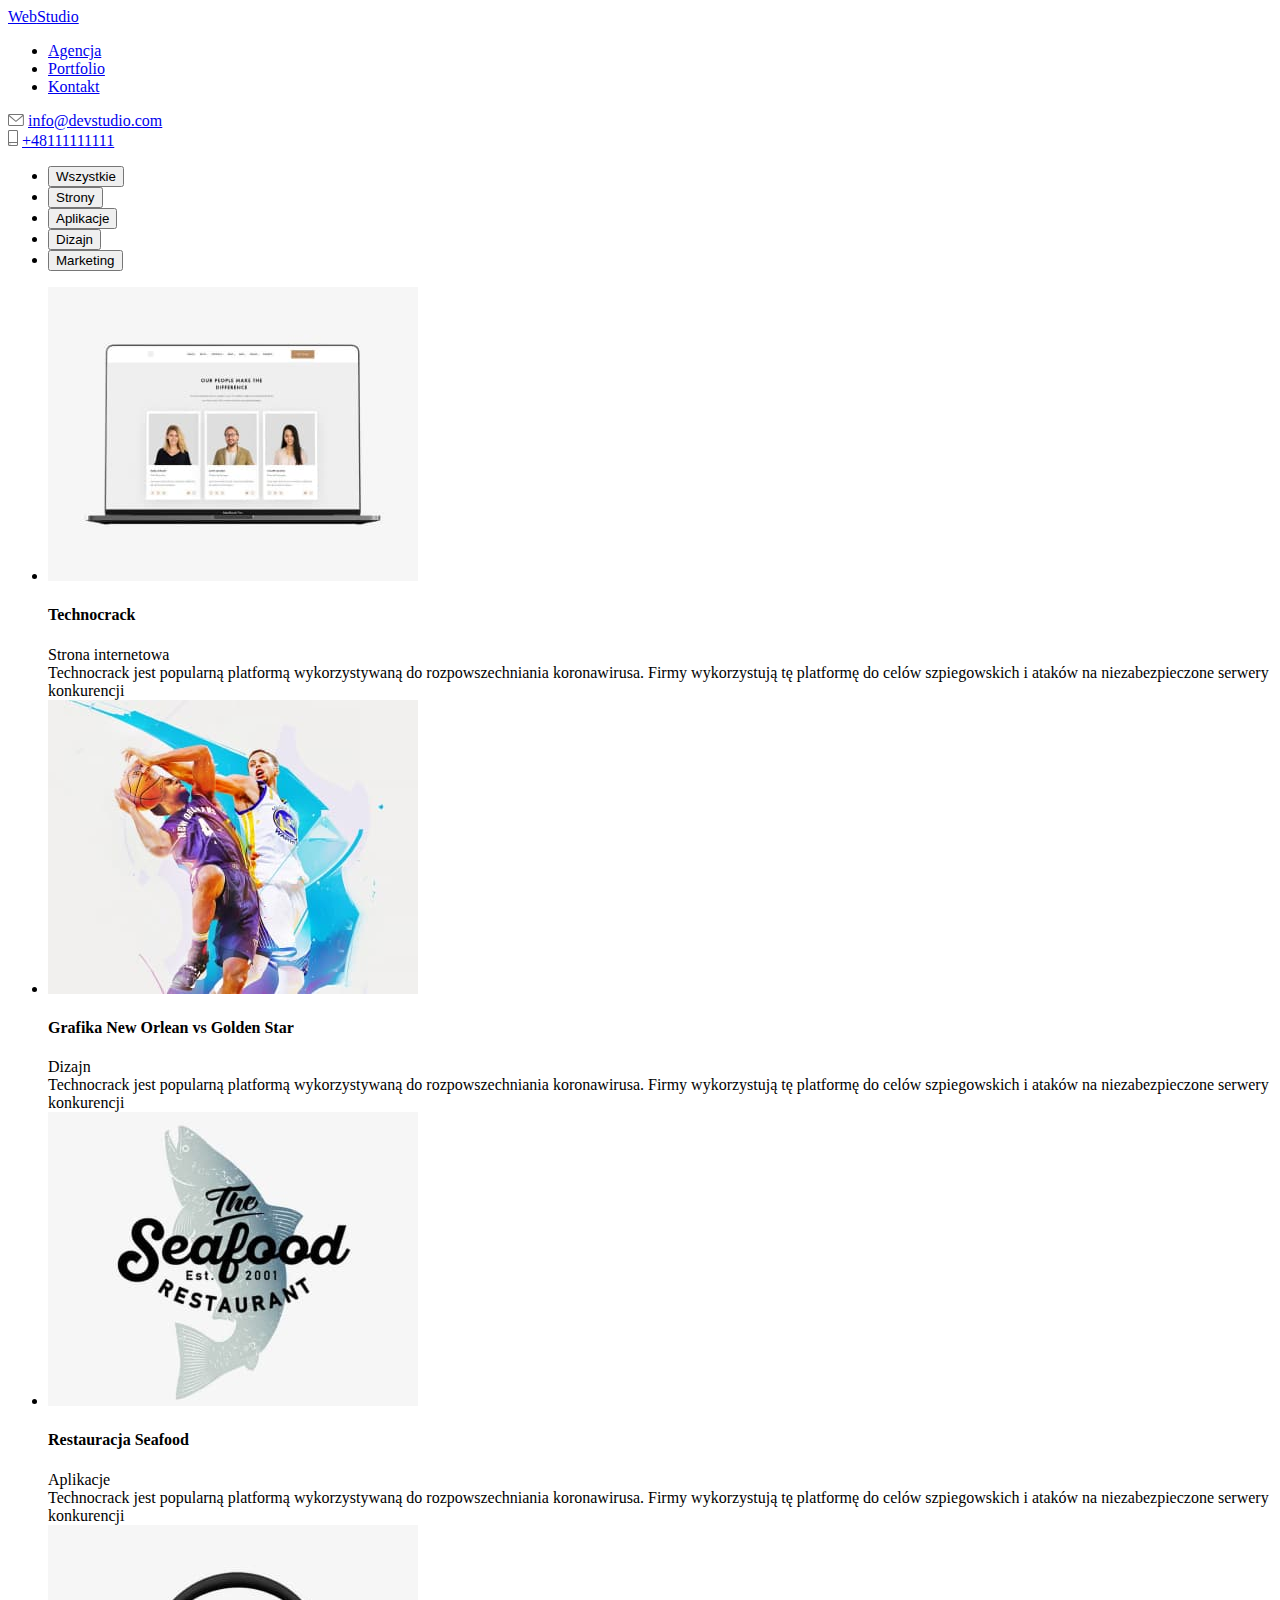
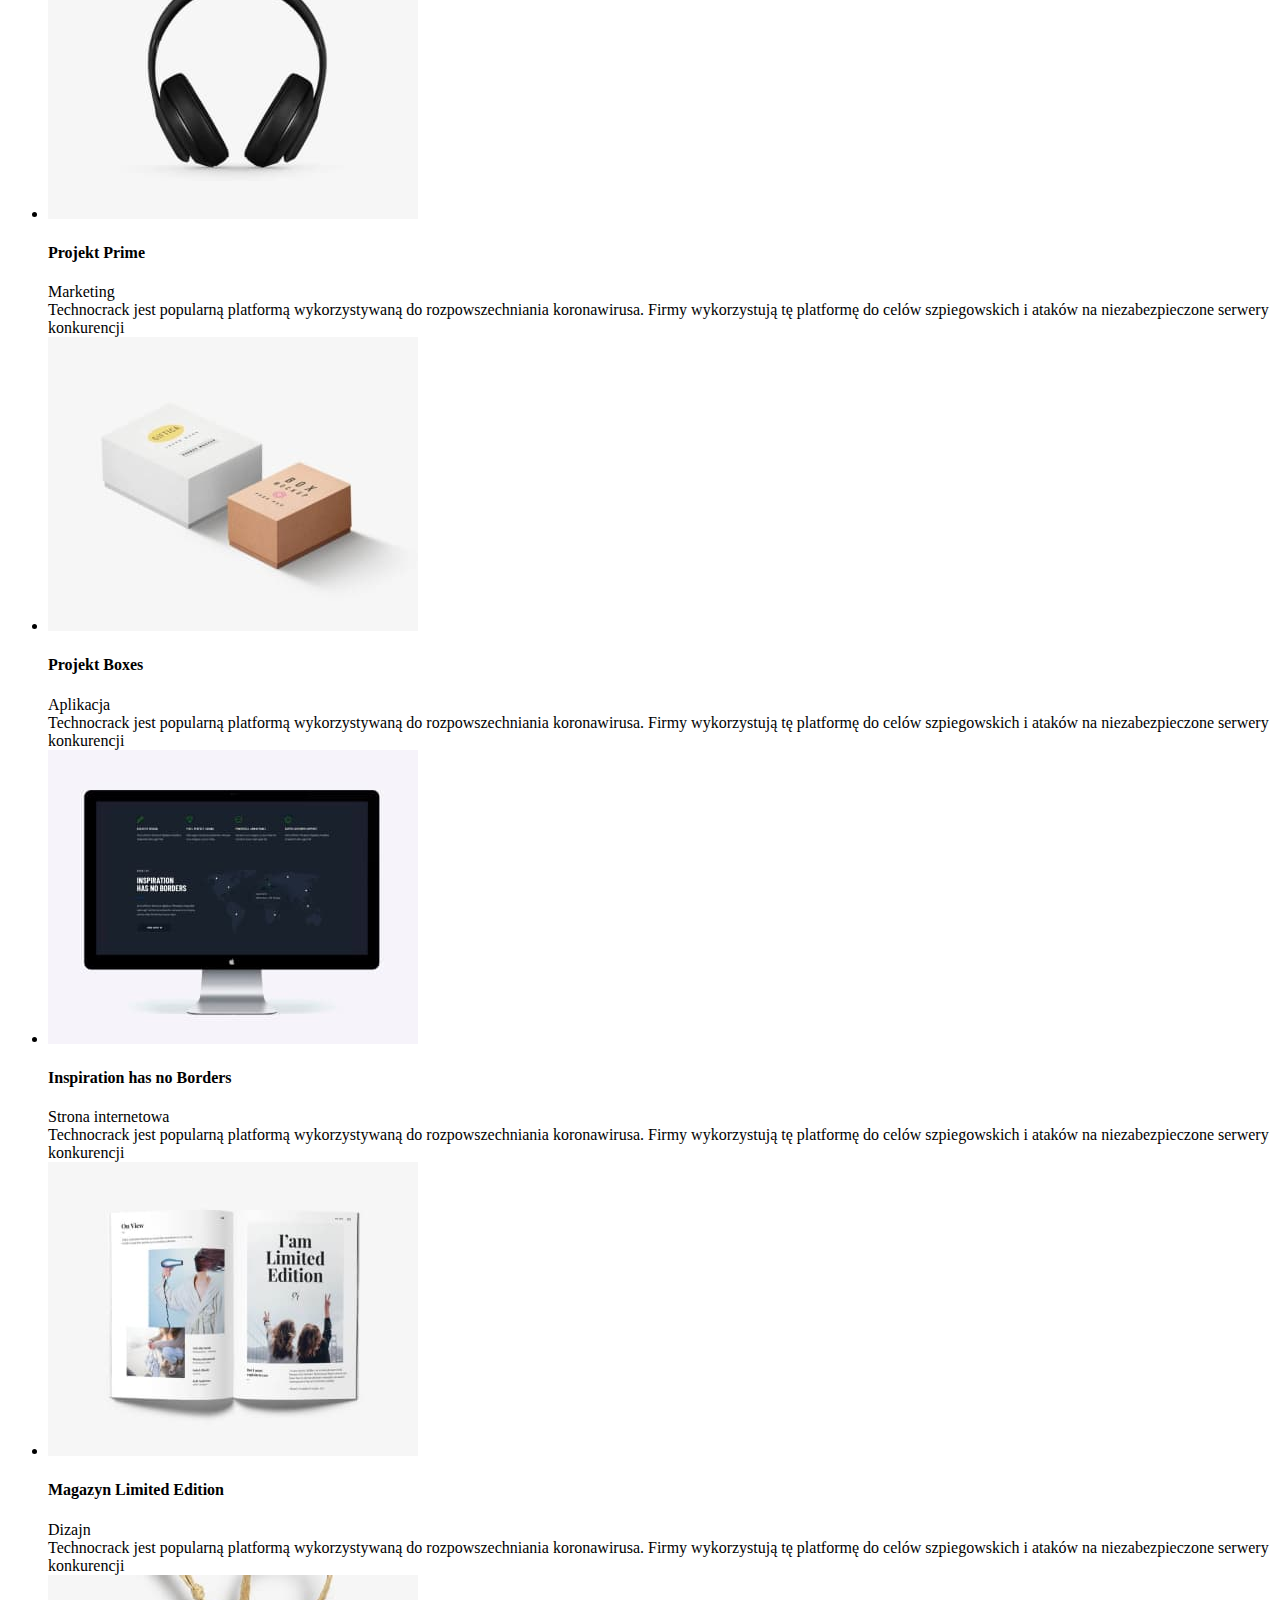
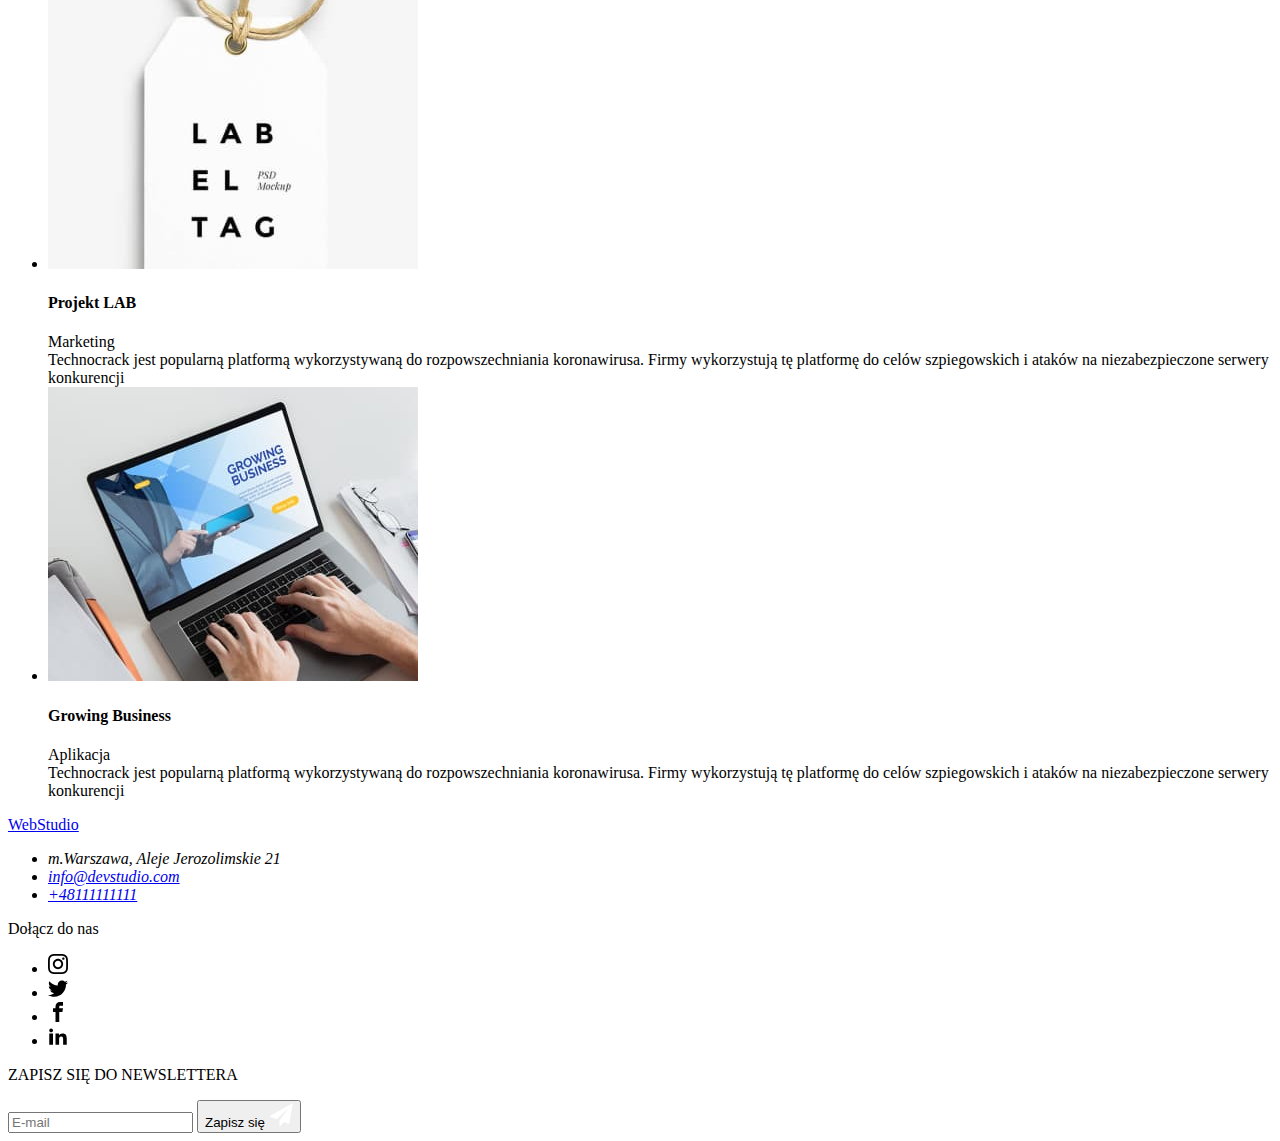
==== Portfolio.html @ 3216828b "css" ====
<!DOCTYPE html>
<html lang="pl">
  <head>
    <meta charset="UTF-8" />
    <meta http-equiv="X-UA-Compatible" content="IE=edge" />
    <meta name="viewport" content="width=device-width, initial-scale=1.0" />
    <title>WebStudio</title>
    <link href="style.css" rel="stylesheet"/>
 <link rel="preconnect" href="https://fonts.googleapis.com">
 <link rel="preconnect" href="https://fonts.gstatic.com" crossorigin>
 <link href="https://fonts.googleapis.com/css2?family=Raleway:wght@700&family=Roboto:wght@400;500;700;900&display=swap" rel="stylesheet">
  </head>
  <body>
    <header class="header">
     <div class="container navbar-wrapper">
   
     <nav class="navigation">
       
             <a href="index.html" class="navigation_logo"> <span class="web">Web</span
               ><span class="studio">Studio</span></a>
            <ul class="link-list">
               <li><a href="index.html">Agencja</a></li>
             <li><a class="menu-link menu-link-active" href="Portfolio.html">Portfolio</a></li>
            <li><a href="#">Kontakt</a></li>
           </ul>
           </nav>

         <div class="contact-wrapper">
             <div class="contact-item">
                 <svg width="16" height="12">
                     <use href="images/icons.svg#icon-envelope"></use>
                 </svg>
                 <a class="header-contact-link" href="mailto:info@devstudio.com">
                     info@devstudio.com
                 </a>
             </div>
             <div class="contact-item">
                 <svg width="10px" height="16">
                     <use href="images/icons.svg#icon-smartphone"></use>
                 </svg>
                 <a class="header-contact-link" href="tel:+48111111111">
                     +48111111111
                 </a>
             </div>
         </div>
         </div>
     </header>
       
  
    <main>
      <section class="section">
        <div class="container">
          <ul class="list list-button">
         <li><button class="button-portfolio">Wszystkie</button></li>
         <li><button class="button-portfolio">Strony</button></li>
          <li><button class="button-portfolio">Aplikacje</button></li>
          <li><button class="button-portfolio">Dizajn</button></li>
          <li><button class="button-portfolio">Marketing</button></li>
        </ul>
      </div>
     
      
        <div class="container">
          <ul class="list-portfolio-brands">
            
              <li class="list-item">
                <img
                  src="images/img2-1.jpg"
                  alt="website photo"
                  width="370"
                  height="294"
                  top="262"
                  left="215"
                />
            <div class="portfolio-wrap">
                <h4 class="name-brand">Technocrack</h4>
              <span class="list-portfolio">Strona internetowa</span>
            </div>
              <div class="portfolio-overlay">
                  <div class="overlay-text">
                      Technocrack jest popularną platformą wykorzystywaną do rozpowszechniania koronawirusa. Firmy wykorzystują tę platformę do celów szpiegowskich i ataków na niezabezpieczone serwery konkurencji
                  </div>
              </div>
          </li>
        <li class="list-item">
            <img
              src="images/img2-2.jpg"
              alt="two basketball players"
              width="370"
              height="294"
            />
            <div class="portfolio-wrap">
                <h4 class="name-brand">Grafika New Orlean vs Golden Star</h4>
                <span class="list-portfolio">Dizajn</span>
            </div>
            <div class="portfolio-overlay">
                <div class="overlay-text">
                    Technocrack jest popularną platformą wykorzystywaną do rozpowszechniania koronawirusa. Firmy wykorzystują tę platformę do celów szpiegowskich i ataków na niezabezpieczone serwery konkurencji
                </div>
            </div>
        </li>
          <li class="list-item">
            <img
              src="images/img2-3.jpg"
              alt="The Seafood restaurant logo"
              width="370"
              height="294"
            /><div class="portfolio-wrap">
            <h4 class="name-brand">Restauracja Seafood</h4>
            <span class="list-portfolio">Aplikacje</span>
          
          </div>
              <div class="portfolio-overlay">
                  <div class="overlay-text">
                      Technocrack jest popularną platformą wykorzystywaną do rozpowszechniania koronawirusa. Firmy wykorzystują tę platformę do celów szpiegowskich i ataków na niezabezpieczone serwery konkurencji
                  </div>
              </div>
          </li>
          
            <li class="list-item">
            
              
            <img
              src="images/img2-4.jpg"
              alt="Headphones"
              width="370"
              height="294"
            /><div class="portfolio-wrap">
            <h4 class="name-brand">Projekt Prime</h4>
            <span class="list-portfolio">Marketing</span>
          
        </div>
                <div class="portfolio-overlay">
                    <div class="overlay-text">
                        Technocrack jest popularną platformą wykorzystywaną do rozpowszechniania koronawirusa. Firmy wykorzystują tę platformę do celów szpiegowskich i ataków na niezabezpieczone serwery konkurencji
                    </div>
                </div>
        </li>
        <li class="list-item">
          
          
            <img
              src="images/img2-5.jpg"
              alt="Two boxes"
              width="370"
              height="294"
            /><div class="portfolio-wrap">
            <h4 class="name-brand">Projekt Boxes</h4>
            <span class="list-portfolio">Aplikacja</span>
          
          </div>
            <div class="portfolio-overlay">
                <div class="overlay-text">
                    Technocrack jest popularną platformą wykorzystywaną do rozpowszechniania koronawirusa. Firmy wykorzystują tę platformę do celów szpiegowskich i ataków na niezabezpieczone serwery konkurencji
                </div>
            </div>
        </li>
        <li class="list-item">
        <div>
          
            <img
              src="images/img2-6.jpg"
              alt="computer monitor"
              width="370"
              height="294"
            /><div class="portfolio-wrap">
            <h4 class="name-brand">Inspiration has no Borders</h4>
            <span class="list-portfolio">Strona internetowa</span>
         
          </div>
            <div class="portfolio-overlay">
                <div class="overlay-text">
                    Technocrack jest popularną platformą wykorzystywaną do rozpowszechniania koronawirusa. Firmy wykorzystują tę platformę do celów szpiegowskich i ataków na niezabezpieczone serwery konkurencji
                </div>
            </div>
        </li> 
          
            <li class="list-item">
            
            <img
              src="images/img2-7.jpg"
              alt="the book"
              width="370"
              height="294"
            /><div class="portfolio-wrap">
            <h4 class="name-brand">Magazyn Limited Edition</h4>
            <span class="list-portfolio">Dizajn</span>
          
        </div>
                <div class="portfolio-overlay">
                    <div class="overlay-text">
                        Technocrack jest popularną platformą wykorzystywaną do rozpowszechniania koronawirusa. Firmy wykorzystują tę platformę do celów szpiegowskich i ataków na niezabezpieczone serwery konkurencji
                    </div>
                </div>
            </li>
        <li class="list-item">
            <img
              src="images/img2-8.jpg"
              alt="thicket"
              width="370"
              height="294"
            /><div class="portfolio-wrap">
            <h4 class="name-brand">Projekt LAB</h4>
            <span class="list-portfolio">Marketing</span>
          </div>
            <div class="portfolio-overlay">
                <div class="overlay-text">
                    Technocrack jest popularną platformą wykorzystywaną do rozpowszechniania koronawirusa. Firmy wykorzystują tę platformę do celów szpiegowskich i ataków na niezabezpieczone serwery konkurencji
                </div>
            </div>
        </li>
       
          <li class="list-item">
            <img
              src="images/img2-9.jpg"
              alt="personal computer"
              width="370"
              height="294"
            /><div class="portfolio-wrap">
            <h4 class="name-brand">Growing Business</h4>
            <span class="list-portfolio">Aplikacja</span>
        </div>
              <div class="portfolio-overlay">
                  <div class="overlay-text">
                      Technocrack jest popularną platformą wykorzystywaną do rozpowszechniania koronawirusa. Firmy wykorzystują tę platformę do celów szpiegowskich i ataków na niezabezpieczone serwery konkurencji
                  </div>
              </div></li>
        </ul>
    </div>
      </section>
</main>


    <footer class="footer">
        <div class="container">
            <div class="footer-wrapper">
                <div class="footer-address-wrapper">
                    <a href="index.html" class="navigation_logo"> <span class="web">Web</span
                    ><span class="studio2">Studio</span></a>

                    <address class="footer-address"><ul><li>m.Warszawa, Aleje Jerozolimskie 21</li>
                        <li><a class="contact-link" href="mailto:info@devstudio.com">info@devstudio.com</a></li>

                        <li><a class="contact-link"  href="tel:+48111111111">+48111111111</a></li></ul>
                    </address>
                </div>

                <div>
                    <div class="join-us">
                        <p>Dołącz do nas</p>
                    </div>
                    <div class="foot-icons">
                        <ul class="social-media-list">
                            <li class="footer-icon">
                                <svg width="20" height="20">
                                    <use
                                            href="images/icons.svg#icon-instagram"
                                    ></use>
                                </svg>
                            </li>
                            <li class="footer-icon">
                                <svg width="20" height="20">
                                    <use
                                            href="images/icons.svg#icon-twitter"
                                    ></use>
                                </svg>
                            </li>
                            <li class="footer-icon">
                                <svg width="20" height="20">
                                    <use
                                            href="images/icons.svg#icon-facebook"
                                    ></use>
                                </svg>
                            </li>
                            <li class="footer-icon">
                                <svg width="20" height="20">
                                    <use
                                            href="images/icons.svg#icon-linkedin2"
                                    ></use>
                                </svg>
                            </li>
                        </ul>
                    </div>
                </div>
                <div class="newsletter">
                    <div class="join-us">
                        <p>ZAPISZ SIĘ DO NEWSLETTERA</p>
                    </div>
                    <div class="newsletter__input-wrapper">
                        <input class="newsletter__input" name="email" placeholder="E-mail"/>
                        <button class="button newsletter__button">
                            Zapisz się
                            <svg class="newsletter-icon" width="24" height="24">
                                <use
                                        href="images/icons.svg#icon-newsletter"
                                ></use>
                            </svg>
                        </button>
                    </div>
                </div>
            </div>
        </div>

    </footer>
</body>
</html>
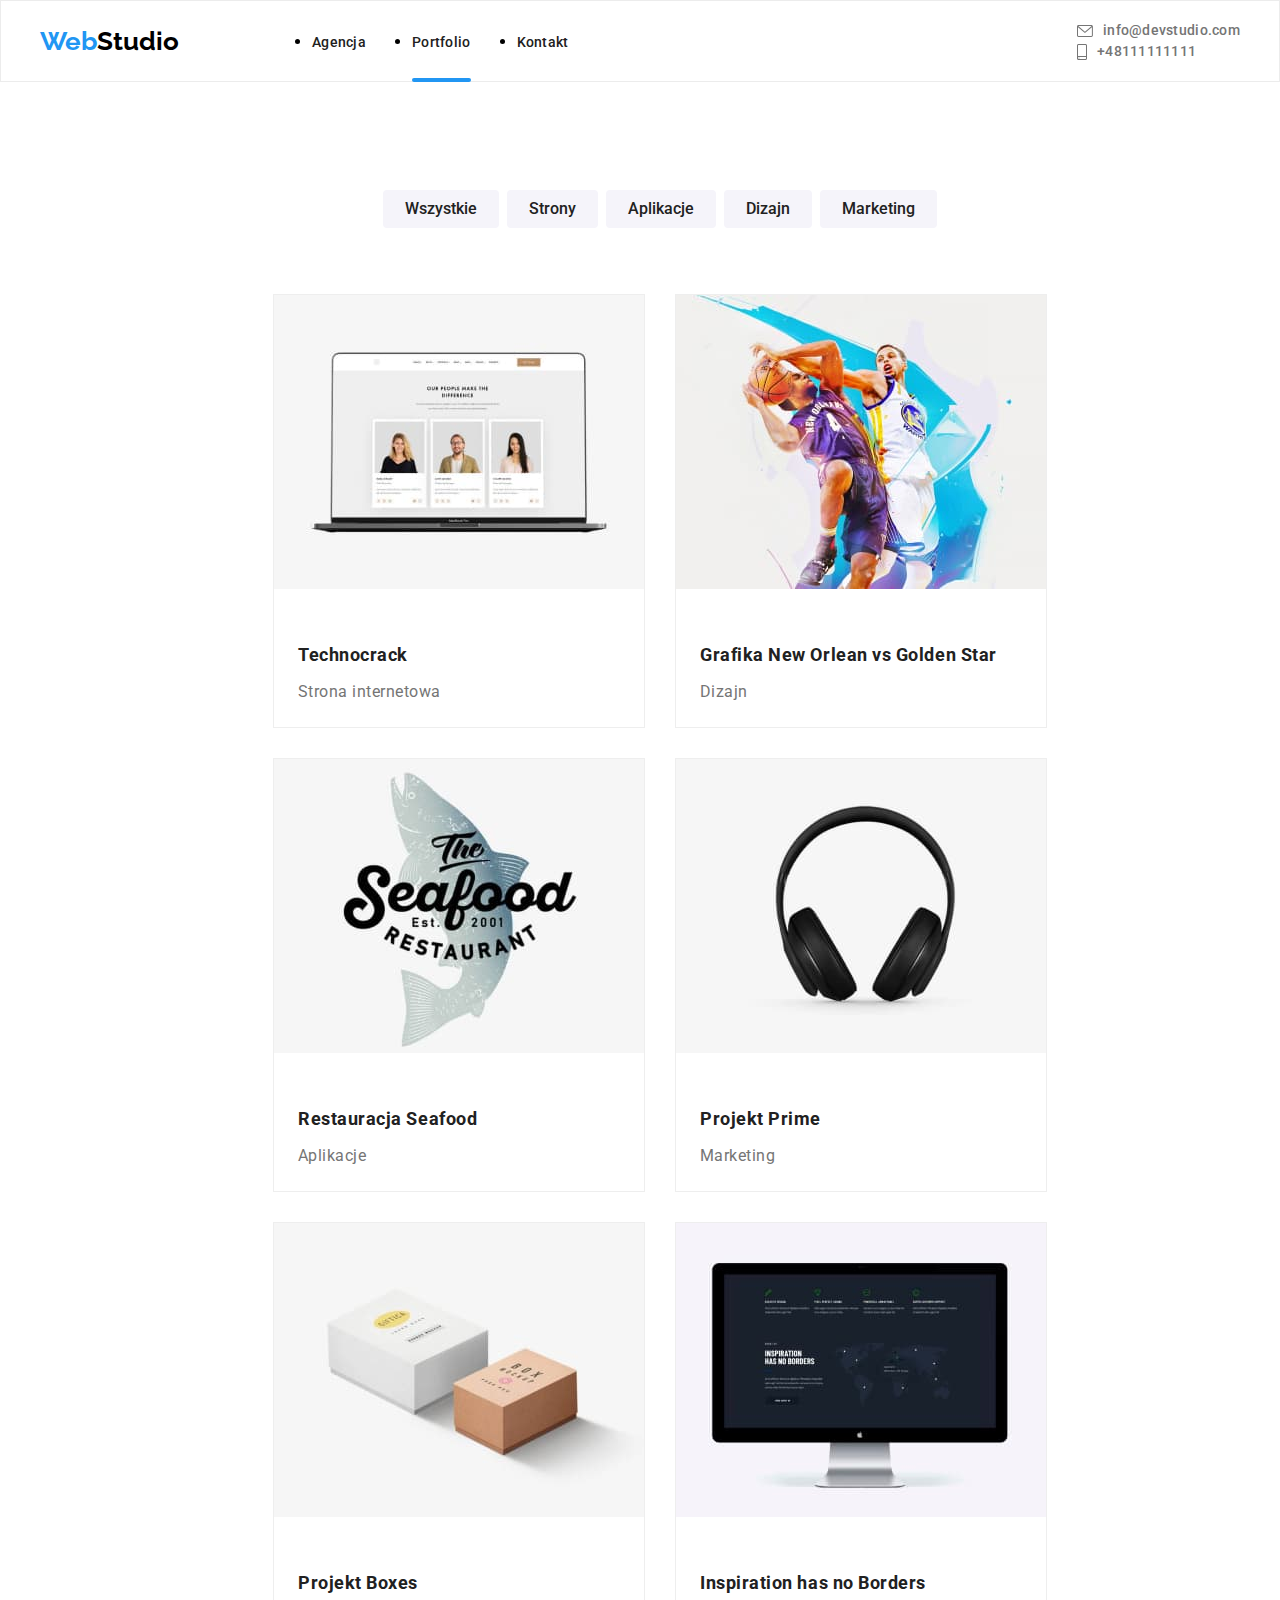
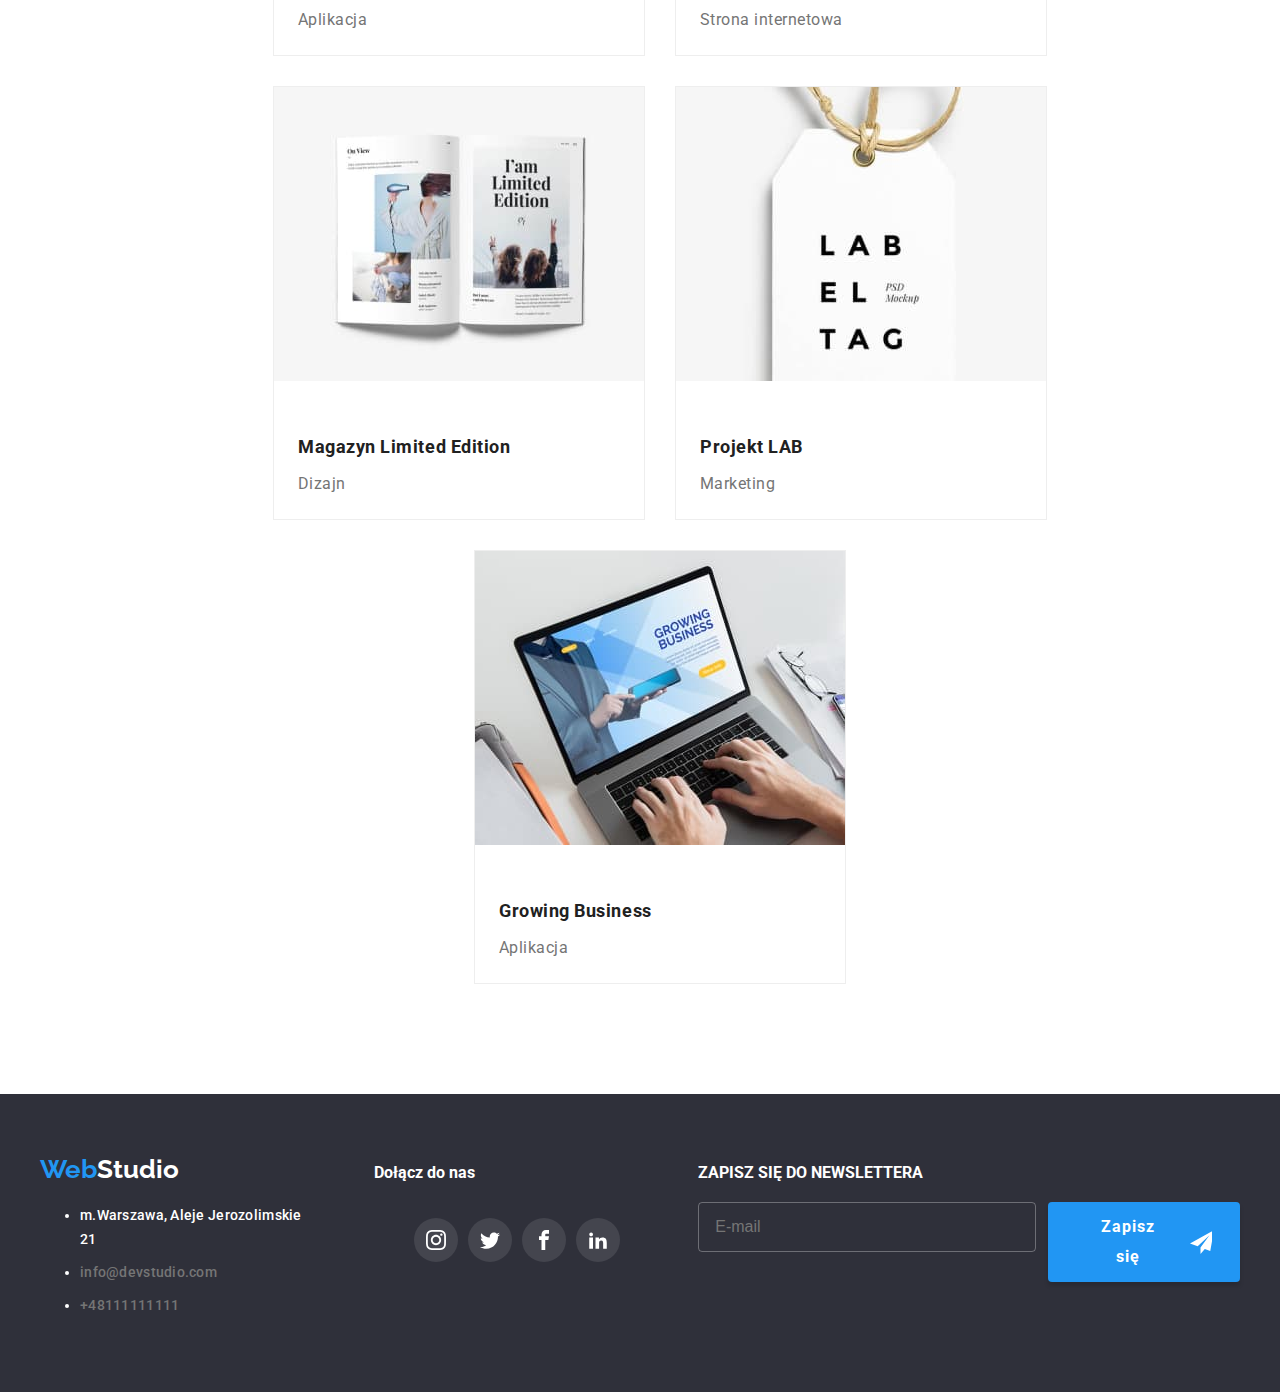
==== commit 2c76c034: "update" ====
--- a/Portfolio.html
+++ b/Portfolio.html
@@ -5,7 +5,7 @@
     <meta http-equiv="X-UA-Compatible" content="IE=edge" />
     <meta name="viewport" content="width=device-width, initial-scale=1.0" />
     <title>WebStudio</title>
-    <link href="style.css" rel="stylesheet"/>
+    <link rel="stylesheet" href="./sass/main.css" />
  <link rel="preconnect" href="https://fonts.googleapis.com">
  <link rel="preconnect" href="https://fonts.gstatic.com" crossorigin>
  <link href="https://fonts.googleapis.com/css2?family=Raleway:wght@700&family=Roboto:wght@400;500;700;900&display=swap" rel="stylesheet">
--- a/sass/main.css
+++ b/sass/main.css
@@ -0,0 +1,981 @@
+:root {
+  --descriptions-color: #757575;
+  --black-color: #000000;
+  --accent-color: #2196f3;
+  --white-color: #ffffff;
+  --footer-color: #2f303a;
+  --stress-color: #2196f3;
+  --main-font-size: 14px;
+  --letter-spacing: 0.03em;
+  --letter-spacing-big: 0.06em;
+  --social-media-icon: #afb1b8;
+}
+
+body {
+  font-family: "Roboto", sans-serif;
+  color: var(--black-color);
+  margin: 0;
+}
+
+.container {
+  max-width: 1200px;
+  margin: 0 auto;}
+.web {
+  color: var(--accent-color);
+}
+
+.studio {
+  color: var(--black-color);
+}
+
+.button {
+  font-family: Roboto;
+  font-weight: 700;
+  font-size: 16px;
+  line-height: 1.87;
+  display: flex;
+  align-items: center;
+  text-align: center;
+  letter-spacing: 0.06em;
+  color: #ffffff;
+  cursor: pointer;
+  background: #2196f3;
+  box-shadow: 0px 4px 4px rgba(0, 0, 0, 0.15);
+  border-radius: 4px;
+  width: fit-content;
+  margin-top: 30px;
+  padding: 10px 41px 10px 42px;
+  border: none;
+}
+
+.section-heading {
+  font-weight: 700;
+  font-size: 36px;
+  line-height: 1.1875;
+  text-align: center;
+  letter-spacing: 0.03em;
+  color: #212121;
+  margin-bottom: 50px;
+}
+
+.main-list {
+  margin-bottom: 50px;
+  padding-inline: 8px;
+  gap: 8px;
+}
+
+.list {
+  display: flex;
+  font-weight: 400;
+  font-size: 14px;
+  line-height: 1.17;
+  letter-spacing: 0.03em;
+  color: #757575;
+  list-style-type: none;
+  justify-content: center;
+  gap: 8px;
+}
+
+:root {
+  --descriptions-color: #757575;
+  --black-color: #000000;
+  --accent-color: #2196f3;
+  --white-color: #ffffff;
+  --footer-color: #2f303a;
+  --stress-color: #2196f3;
+  --main-font-size: 14px;
+  --letter-spacing: 0.03em;
+  --letter-spacing-big: 0.06em;
+  --social-media-icon: #afb1b8;
+}
+
+.header {
+  display: flex;
+  align-items: center;
+  border: 1px solid #ECECEC;
+  justify-content: space-between;
+}
+
+.header__wrapper {
+  display: flex;
+  justify-content: space-between;
+  width: 100%;
+  height: 80px;
+  align-items: center;
+}
+
+.navigation {
+  display: flex;
+  width: fit-content;
+  align-items: center;
+}
+
+.header__contact-wrapper {
+  gap: 50px;
+  display: flex;
+  line-height: 1.17;
+}
+
+.contact-wrapper__item {
+  display: flex;
+  align-items: center;
+}
+
+.header__contact-item {
+  display: flex;
+  align-items: center;
+}
+
+.header__contact-link {
+  text-decoration: none;
+  font-weight: 500;
+  font-size: 14px;
+  line-height: 1.5;
+  letter-spacing: 0.02em;
+  color: #757575;
+  transition-property: color;
+  transition-duration: 250ms;
+  transition-timing-function: cubic-bezier(0.4, 0, 0.2, 1);
+}
+
+.contact-link,
+.header-contact-link {
+  text-decoration: none;
+  font-weight: 500;
+  font-size: 14px;
+  line-height: 1.5;
+  letter-spacing: 0.02em;
+  color: #757575;
+  transition-property: color;
+  transition-duration: 250ms;
+  transition-timing-function: cubic-bezier(0.4, 0, 0.2, 1);
+}
+
+.header-contact-link {
+  margin-left: 10px;
+}
+
+.navigation .link-list a {
+  align-items: center;
+  text-decoration: none;
+  font-weight: 500;
+  font-size: 14px;
+  line-height: 16px;
+  letter-spacing: 0.02em;
+  color: #212121;
+  transition-property: color;
+  transition-duration: 250ms;
+  transition-timing-function: cubic-bezier(0.4, 0, 0.2, 1);
+}
+
+.navigation a:hover,
+.navigation a:focus {
+  color: #2196f3;
+}
+
+.navigation_logo {
+  text-decoration: none;
+  font-family: "Raleway", sans-serif;
+  font-size: 26px;
+  font-weight: 700;
+  line-height: 1.17;
+  margin-right: 93px;
+  display: block;
+}
+
+.menu-link {
+  position: relative;
+}
+
+.menu-link-active::after {
+  position: absolute;
+  content: "";
+  height: 4px;
+  background-color: var(--accent-color);
+  width: 100%;
+  border-radius: 2px;
+  bottom: -32px;
+  left: 0px;
+}
+
+:root {
+  --descriptions-color: #757575;
+  --black-color: #000000;
+  --accent-color: #2196f3;
+  --white-color: #ffffff;
+  --footer-color: #2f303a;
+  --stress-color: #2196f3;
+  --main-font-size: 14px;
+  --letter-spacing: 0.03em;
+  --letter-spacing-big: 0.06em;
+  --social-media-icon: #afb1b8;
+}
+
+*,
+*::before,
+*::after {
+  box-sizing: border-box;
+}
+
+body {
+  font-family: "Roboto", sans-serif;
+  color: var(--black-color);
+  margin: 0;
+}
+
+.link-list {
+  display: flex;
+  gap: 46px;
+  align-items: center;
+  line-height: 1, 2;}
+.web {
+  color: var(--accent-color);
+}
+
+.studio {
+  color: var(--black-color);
+}
+
+.studio2 {
+  color: var(--white-color);
+}
+
+/*=====HEADER=====*/
+.container {
+  max-width: 1200px;
+  margin: 0 auto;
+}
+
+.header {
+  display: flex;
+  align-items: center;
+  border: 1px solid #ECECEC;
+  justify-content: space-between;
+}
+
+.navbar-wrapper {
+  display: flex;
+  justify-content: space-between;
+  width: 100%;
+  height: 80px;
+  align-items: center;
+}
+
+.navigation-list-item::not(:last-child) {
+  margin-right: 46px;
+}
+
+.navigation {
+  display: flex;
+  width: fit-content;
+  align-items: center;
+}
+
+.header__contact-wrapper {
+  gap: 50px;
+  display: flex;
+  line-height: 1.17;
+}
+
+.contact-item {
+  display: flex;
+  align-items: center;
+}
+
+.contact-item:hover {
+  --color4: var(--accent-color);
+  cursor: pointer;
+}
+
+.contact-item:hover a {
+  color: var(--accent-color);
+}
+
+.contact-link,
+.header-contact-link {
+  text-decoration: none;
+  font-weight: 500;
+  font-size: 14px;
+  line-height: 1.5;
+  letter-spacing: 0.02em;
+  color: #757575;
+  transition-property: color;
+  transition-duration: 250ms;
+  transition-timing-function: cubic-bezier(0.4, 0, 0.2, 1);
+}
+
+.header-contact-link {
+  margin-left: 10px;
+}
+
+.navigation .link-list a {
+  align-items: center;
+  text-decoration: none;
+  font-weight: 500;
+  font-size: 14px;
+  line-height: 16px;
+  letter-spacing: 0.02em;
+  color: #212121;
+  transition-property: color;
+  transition-duration: 250ms;
+  transition-timing-function: cubic-bezier(0.4, 0, 0.2, 1);
+}
+
+.navigation a:hover,
+.navigation a:focus {
+  color: #2196f3;
+}
+
+.footer-address {
+  font-style: normal;
+  text-decoration: none;
+  font-weight: 500;
+  font-size: 14px;
+  line-height: 1.71;
+  letter-spacing: 0.02em;
+  margin: 0;
+  color: #ffffff;
+}
+
+/*=====END HEADER=====*/
+/*=====MAIN=====*/
+.wrapper {
+  margin: 93px;
+  justify-content: space-between;
+}
+
+.grey-box {
+  background: #2f303a;
+  max-width: 1600px;
+  margin: 0 auto;
+  background-image: linear-gradient(rgba(47, 48, 58, 0.4), rgba(47, 48, 58, 0.4)), url(../images/banner-image.jpg);
+  background-size: cover;
+  background-repeat: no-repeat;
+}
+
+.upper {
+  font-weight: 900;
+  font-size: 44px;
+  line-height: 1.36;
+  text-align: center;
+  text-transform: uppercase;
+  color: #ffffff;
+  letter-spacing: 0.06em;
+}
+
+.box {
+  width: 696px;
+  margin: 0 auto;
+  height: 600px;
+  display: flex;
+  justify-content: center;
+  flex-direction: column;
+  align-items: center;
+}
+
+.button {
+  font-family: Roboto;
+  font-weight: 700;
+  font-size: 16px;
+  line-height: 1.87;
+  display: flex;
+  align-items: center;
+  text-align: center;
+  letter-spacing: 0.06em;
+  color: #ffffff;
+  cursor: pointer;
+  background: #2196f3;
+  box-shadow: 0px 4px 4px rgba(0, 0, 0, 0.15);
+  border-radius: 4px;
+  width: fit-content;
+  margin-top: 30px;
+  padding: 10px 41px 10px 42px;
+  border: none;
+}
+
+.work-item {
+  height: 294px;
+  position: relative;
+}
+
+.work-overlay {
+  position: absolute;
+  bottom: 0;
+  width: 100%;
+  height: 70px;
+  background: rgba(47, 48, 58, 0.8);
+  display: flex;
+  justify-content: center;
+  align-items: center;
+  font-size: 14px;
+  line-height: 1.14;
+  text-transform: uppercase;
+  color: white;
+  font-weight: bold;
+}
+
+.list {
+  display: flex;
+  font-weight: 400;
+  font-size: 14px;
+  line-height: 1.17;
+  letter-spacing: 0.03em;
+  color: #757575;
+  list-style-type: none;
+  justify-content: center;
+  gap: 8px;
+}
+
+.svg-wrapper {
+  background-color: #F5F4FA;
+  padding: 25px 100px;
+  margin-bottom: 30px;
+}
+
+.text {
+  display: flex;
+  font-weight: 400;
+  font-size: 14px;
+  line-height: 1.71;
+  letter-spacing: 0.03em;
+  color: #757575;
+  list-style-type: none;
+  justify-content: center;
+  gap: 8px;
+  margin-top: 10px;
+  margin-bottom: 0px;
+}
+
+.list-portfolio-brands {
+  display: flex;
+  flex-wrap: wrap;
+  gap: 30px;
+  justify-content: center;
+}
+
+.list-item {
+  border: 1px solid #EEEEEE;
+  position: relative;
+  overflow: hidden;
+}
+
+.list-item:hover {
+  box-shadow: 0px 1px 1px rgba(0, 0, 0, 0.12), 0px 4px 4px rgba(0, 0, 0, 0.06), 1px 4px 6px rgba(0, 0, 0, 0.16);
+}
+
+.list-item:hover .portfolio-overlay {
+  max-height: 410px;
+}
+
+.list-title {
+  font-weight: 700;
+  font-size: 14px;
+  line-height: 1.17;
+  letter-spacing: 0.03em;
+  text-transform: uppercase;
+  color: #212121;
+  list-style-type: none;
+}
+
+.list-portfolio {
+  font-weight: 400;
+  font-size: 16px;
+  letter-spacing: 0.03em;
+  color: #757575;
+  list-style-type: none;
+  margin-top: 4px;
+  margin-bottom: 20px;
+  line-height: 1.875;
+  text-align: center;
+}
+
+.name-brand {
+  font-weight: 700;
+  font-size: 18px;
+  line-height: 2;
+  letter-spacing: 0.03em;
+  color: #212121;
+  margin-bottom: 4px;
+  list-style-type: none;
+}
+
+.section-heading {
+  font-weight: 700;
+  font-size: 36px;
+  line-height: 1.1875;
+  text-align: center;
+  letter-spacing: 0.03em;
+  color: #212121;
+  margin-bottom: 50px;
+}
+
+.name {
+  font-weight: 500;
+  font-size: 16px;
+  line-height: 1.04;
+  text-align: center;
+  letter-spacing: 0.03em;
+  color: #212121;
+  margin-top: 30px;
+  margin-bottom: 10px;
+}
+
+.position {
+  font-weight: 400;
+  font-size: 16px;
+  line-height: 1.17;
+  text-align: center;
+  letter-spacing: 0.03em;
+  color: #757575;
+  display: block;
+  margin-top: 10px;
+  margin-bottom: 16px;
+}
+
+.list {
+  list-style-type: none;
+  gap: 30px;
+}
+
+.list-button {
+  gap: 8px;
+}
+
+.portfolio-buttons {
+  margin-bottom: 50px;
+}
+
+.social-media-list {
+  margin-bottom: 30px;
+  display: flex;
+  justify-content: center;
+  gap: 10px;
+}
+
+.social-media-icon,
+.footer-icon {
+  width: 44px;
+  height: 44px;
+  border-radius: 50%;
+  display: flex;
+  justify-content: center;
+  align-items: center;
+  fill: var(--social-media-icon);
+  transition-property: background-color, fill;
+  transition-duration: 250ms;
+  transition-timing-function: cubic-bezier(0.4, 0, 0.2, 1);
+}
+
+.social-media-icon:hover,
+.footer-icon:hover {
+  background-color: var(--accent-color);
+  fill: var(--white-color);
+  cursor: pointer;
+}
+
+.team-item {
+  box-shadow: 0px 1px 3px rgba(0, 0, 0, 0.12), 0px 1px 1px rgba(0, 0, 0, 0.14), 0px 2px 1px rgba(0, 0, 0, 0.2);
+  border-radius: 0px 0px 4px 4px;
+}
+
+.clients {
+  padding-bottom: 94px;
+}
+
+.clients h2 {
+  font-size: 36px;
+  font-weight: 700;
+  color: var(--main-color);
+  line-height: 1.16;
+  letter-spacing: 0.03em;
+  text-align: center;
+  padding-bottom: 50px;
+}
+
+.clients-list {
+  list-style: none;
+  display: flex;
+  justify-content: center;
+  gap: 30px;
+}
+
+.clients-list li {
+  width: 170px;
+  height: 92px;
+  display: flex;
+  justify-content: center;
+  align-items: center;
+  border-radius: 4px;
+  border: 1px solid var(--social-media-icon);
+  transition-property: border-color;
+  transition-duration: 250ms;
+  transition-timing-function: cubic-bezier(0.4, 0, 0.2, 1);
+}
+
+.clients-list use {
+  transition-property: fill;
+  transition-duration: 250ms;
+  transition-timing-function: cubic-bezier(0.4, 0, 0.2, 1);
+}
+
+.clients-list li:hover {
+  border: 1px solid var(--accent-color);
+  --color1: var(--accent-color);
+  cursor: pointer;
+}
+
+.clients-list li:focus,
+.clients-list li:active {
+  border: 1px solid #2196f3;
+  fill: #2196f3;
+  cursor: pointer;
+}
+
+/*=====END MAIN=====*/
+/*=====FOOTER=======*/
+.footer {
+  background-color: #2f303a;
+  width: 100%;
+  padding: 60px 0px;
+}
+
+.footer-wrapper {
+  display: flex;
+}
+
+.footer-address li:not(:last-child) {
+  margin-bottom: 9px;
+}
+
+.footer-address-wrapper {
+  margin-right: 70px;
+}
+
+.footer-address {
+  margin-top: 20px;
+}
+
+.join-us {
+  color: #FFFFFF;
+  line-height: 1.17;
+  font-weight: bold;
+}
+
+.join-us p {
+  margin-bottom: 20px;
+  margin-top: 10px;
+}
+
+.foot-icons {
+  display: flex;
+}
+
+.newsletter {
+  margin-left: 78px;
+}
+
+.newsletter__input-wrapper {
+  display: flex;
+}
+
+.newsletter__input {
+  height: 50px;
+  width: 358px;
+  border: 1px solid rgba(255, 255, 255, 0.3);
+  background-color: transparent;
+  padding: 15px 16px;
+  font-size: 16px;
+  outline: none;
+  color: white;
+  border-radius: 4px;
+}
+
+.newsletter-icon {
+  margin-left: 24px;
+}
+
+.newsletter__button {
+  margin-top: 0;
+  margin-left: 12px;
+  padding: 10px 28px 10px 42px;
+}
+
+.footer-icon {
+  background: rgba(255, 255, 255, 0.1);
+}
+
+.footer-icon svg {
+  fill: white;
+}
+
+/*=====END FOOTER=======*/
+/*=====MODAL=======*/
+.backdrop {
+  background: rgba(0, 0, 0, 0.2);
+  width: 100%;
+  height: 100%;
+  left: 0;
+  top: 0;
+  position: fixed;
+  transition: transform 250ms cubic-bezier(0.4, 0, 0.2, 1);
+  transform: scale(1);
+}
+
+.modal {
+  position: absolute;
+  width: 528px;
+  left: 50%;
+  top: 50%;
+  background: #ffffff;
+  box-shadow: 0px 1px 3px rgba(0, 0, 0, 0.12), 0px 1px 1px rgba(0, 0, 0, 0.14), 0px 2px 1px rgba(0, 0, 0, 0.2);
+  border-radius: 4px;
+  transform: translateX(-50%) translateY(-50%);
+  transition: transform 2s;
+}
+
+.form-wrapper {
+  padding: 40px;
+}
+
+.form-header {
+  font-size: 20px;
+  line-height: 1.15;
+  text-align: center;
+}
+
+.form {
+  margin-top: 12px;
+}
+
+.label {
+  color: var(--descriptions-color);
+  margin-bottom: 5px;
+  display: block;
+}
+
+.input {
+  width: 100%;
+  height: 40px;
+  font-size: 12px;
+  font-family: Roboto;
+  border: 1px solid rgba(33, 33, 33, 0.2);
+  outline: none;
+  border-radius: 4px;
+  transition-property: border;
+  transition-duration: 250ms;
+  transition-timing-function: cubic-bezier(0.4, 0, 0.2, 1);
+  padding: 0 0 0 42px;
+}
+
+.input-wrapper {
+  position: relative;
+  margin-bottom: 10px;
+}
+
+.input:focus {
+  border: 1px solid var(--accent-color);
+  transition: 250ms cubic-bezier(0.4, 0, 0.2, 1);
+}
+
+.input:focus .input-icon {
+  fill: #2196f3;
+  transition: 250ms cubic-bezier(0.4, 0, 0.2, 1);
+}
+
+.checkbox-label {
+  margin-top: 20px;
+  margin-left: 15px;
+  display: flex;
+  align-items: center;
+}
+
+.checkbox-controller {
+  display: none;
+}
+
+.checkbox-controller:checked ~ .checkbox {
+  background-color: var(--accent-color);
+  border: none;
+}
+
+.checkbox {
+  width: 16px;
+  height: 15px;
+  border: 2px solid #212121;
+  border-radius: 2px;
+  display: flex;
+  align-items: center;
+  justify-content: center;
+}
+
+.checkbox-link {
+  color: var(--accent-color);
+  text-decoration: underline;
+}
+
+.checkbox-link:hover {
+  cursor: pointer;
+}
+
+.checkbox-text {
+  white-space: nowrap;
+  font-size: 14px;
+  line-height: 1.71;
+  margin-left: 8px;
+}
+
+.comment {
+  height: 120px;
+}
+
+.form-button {
+  margin: 30px auto 0;
+}
+
+.input-icon {
+  position: absolute;
+  left: 15px;
+  top: 50%;
+  transform: translateY(-50%);
+}
+
+.button-x {
+  position: absolute;
+  right: 8px;
+  top: 8px;
+  width: 30px;
+  height: 30px;
+  border-radius: 50%;
+  background-color: white;
+  display: flex;
+  align-items: center;
+  justify-content: center;
+  border: 1px solid rgba(0, 0, 0, 0.1);
+}
+
+.button-x:hover {
+  cursor: pointer;
+}
+
+.is-hidden {
+  transform: scale(0);
+}
+
+/*========PORTFOLIO=====*/
+.sectio {
+  margin-top: 94px;
+}
+
+.main-list {
+  margin-bottom: 50px;
+  padding-inline: 8px;
+  gap: 8px;
+}
+
+.button-portfolio {
+  font-family: Roboto;
+  border: none;
+  color: #212121;
+  background-color: #f5f4fa;
+  font-weight: 500;
+  line-height: 1.62;
+  font-size: 16px;
+  text-align: center;
+  cursor: pointer;
+  background: #f5f4fa;
+  border-radius: 4px;
+  padding: 6px 22px;
+  margin-bottom: 50px;
+}
+
+.button-portfolio:hover {
+  color: var(--white-color);
+  background-color: #2196f3;
+  /* shadow-middle */
+  box-shadow: 0px 3px 1px rgba(0, 0, 0, 0.1), 0px 1px 2px rgba(0, 0, 0, 0.08), 0px 2px 2px rgba(0, 0, 0, 0.12);
+}
+
+.portfolio-wrap {
+  font-weight: 700;
+  font-size: 18px;
+  line-height: 16px;
+  letter-spacing: 0, 6em;
+  color: #212121;
+  list-style-type: none;
+  text-align: justify;
+  padding: 20px 24px;
+  position: relative;
+  z-index: 1;
+  background-color: white;
+}
+
+.portfolio-overlay {
+  position: absolute;
+  bottom: 0px;
+  height: 410px;
+  max-height: 0;
+  width: 100%;
+  background: rgba(33, 150, 243, 0.9);
+  transition-property: max-height;
+  transition-duration: 250ms;
+  transition-timing-function: cubic-bezier(0.4, 0, 0.2, 1);
+  padding: 49px 45px 0 25px;
+  color: #FFFFFF;
+}
+
+.overlay-text {
+  position: relative;
+  z-index: 0;
+  line-height: 1.55;
+  font-size: 18px;
+  letter-spacing: 0.03em;
+}
+
+.index p {
+  margin-top: 10px;
+}
+
+.footer-portfolio {
+  background-color: #2f303a;
+  width: 100%;
+  padding: 60px 0px;
+}
+
+.section {
+  padding: 94px 0;
+}
+
+.no-padding-top {
+  padding-top: 0;
+}
+
+.grey-box {
+  background: #2f303a;
+  max-width: 1600px;
+  margin: 0 auto;
+  background-image: linear-gradient(rgba(47, 48, 58, 0.4), rgba(47, 48, 58, 0.4)), url(../images/banner-image.jpg);
+  background-size: cover;
+  background-repeat: no-repeat;
+}
+
+.upper {
+  font-weight: 900;
+  font-size: 44px;
+  line-height: 1.36;
+  text-align: center;
+  text-transform: uppercase;
+  color: #ffffff;
+  letter-spacing: 0.06em;
+}
+
+.box {
+  width: 696px;
+  margin: 0 auto;
+  height: 600px;
+  display: flex;
+  justify-content: center;
+  flex-direction: column;
+  align-items: center;
+}
+
+/*# sourceMappingURL=main.css.map */